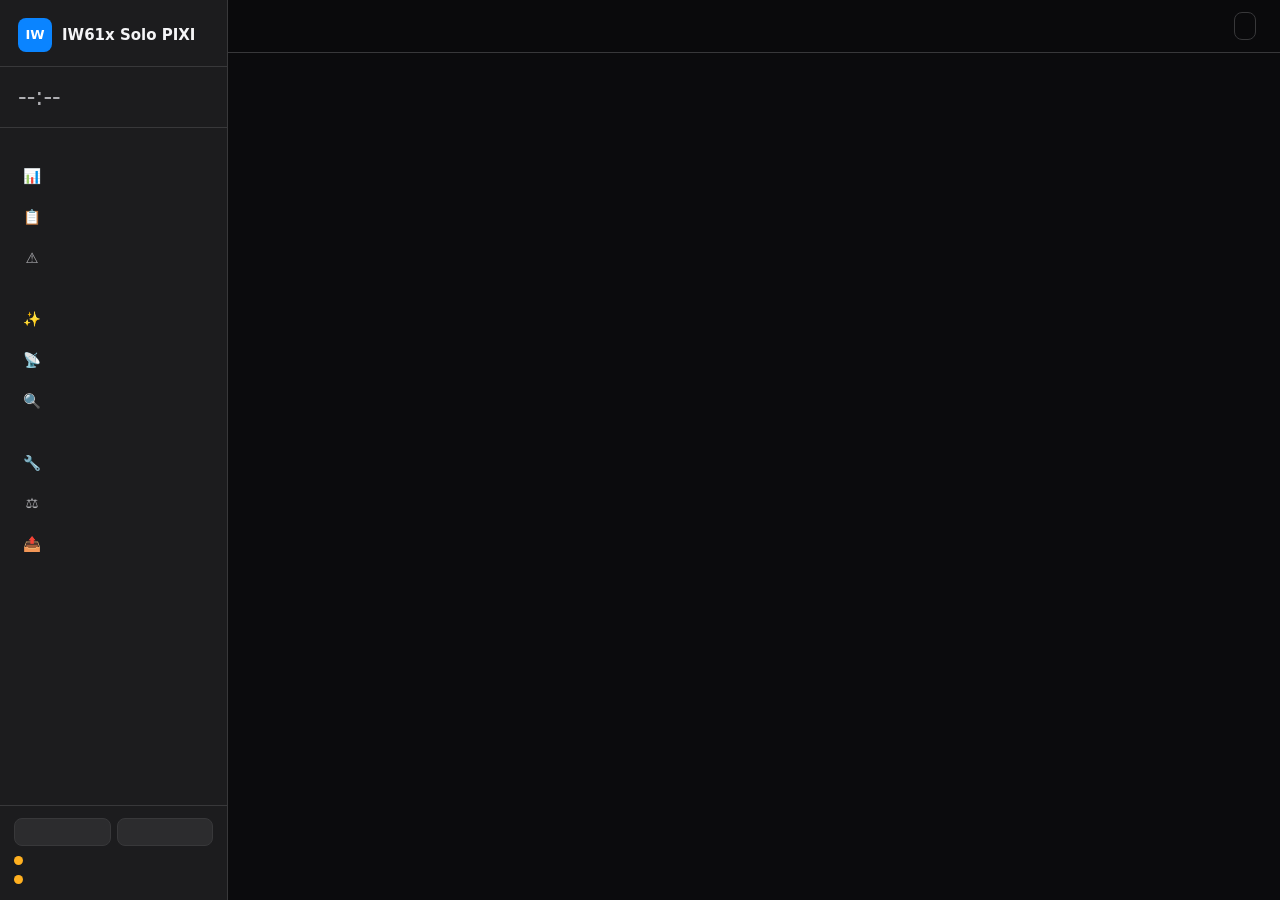
==== iw-solo-pixi-essential/web/index.html @ 93de99e3 "feat: IW61x dashboard 2.0 — pixi-dashboard layout, IW611 numbers, AI reports and upload assistant Re" ====
<!doctype html>
<html lang="en" data-theme="dark">
<head>
<meta charset="utf-8">
<meta name="viewport" content="width=device-width, initial-scale=1">
<title>IW61x Solo PIXI Dashboard</title>
<link rel="icon" href="data:image/svg+xml,%3Csvg xmlns='http://www.w3.org/2000/svg' viewBox='0 0 32 32'%3E%3Crect width='32' height='32' rx='7' fill='%230a84ff'/%3E%3Ctext x='16' y='21' font-size='13' font-family='Arial' font-weight='700' fill='white' text-anchor='middle'%3ETN%3C/text%3E%3C/svg%3E">
<script>
    // Apply the saved theme before first paint (no flash). Dark is the default.
    try { document.documentElement.dataset.theme = localStorage.getItem('iw-theme') === 'light' ? 'light' : 'dark'; } catch (e) {}
</script>
<link rel="stylesheet" href="css/theme.css">
<link rel="stylesheet" href="css/base.css">
<link rel="stylesheet" href="css/pages.css">
<script src="vendor/chart.umd-4.4.1.min.js" defer></script>
<script type="module" src="js/main.js"></script>
</head>
<body>
<div class="app">

<!-- ═══ Sidebar ═══ -->
<aside class="sidebar">
    <div class="brand">
        <div class="brand-mark">IW</div>
        <div>
            <div class="brand-name">IW61x Solo PIXI</div>
            <div class="brand-sub" data-i18n="app.sub"></div>
        </div>
    </div>
    <div class="clock">
        <div class="clock-time num" id="clockTime">--:--</div>
        <div class="clock-date" id="clockDate"></div>
    </div>
    <nav class="nav" data-i18n-aria="nav.aria">
        <div class="nav-label" data-i18n="nav.groupOverview"></div>
        <a class="nav-item" href="#overview" data-page="overview"><span class="nav-icon">📊</span><span data-i18n="nav.overview"></span></a>
        <a class="nav-item" href="#workorders" data-page="workorders"><span class="nav-icon">📋</span><span data-i18n="nav.workorders"></span></a>
        <a class="nav-item" href="#fails" data-page="fails"><span class="nav-icon">⚠️</span><span data-i18n="nav.fails"></span></a>
        <div class="nav-label" data-i18n="nav.groupAnalysis"></div>
        <button class="nav-item" type="button" id="navAiReport"><span class="nav-icon">✨</span><span data-i18n="nav.aiReport"></span></button>
        <a class="nav-item" href="#measurements" data-page="measurements"><span class="nav-icon">📡</span><span data-i18n="nav.measurements"></span></a>
        <a class="nav-item" href="#failanalysis" data-page="failanalysis"><span class="nav-icon">🔍</span><span data-i18n="nav.failanalysis"></span></a>
        <div class="nav-label" data-i18n="nav.groupManage"></div>
        <a class="nav-item" href="#dbtweak" data-page="dbtweak" id="navDbTweak" title="DB Tweak"><span class="nav-icon">🔧</span><span data-i18n="nav.dbtweak"></span></a>
        <a class="nav-item" href="#dataalign" data-page="dataalign" title="Data Alignment"><span class="nav-icon">⚖️</span><span data-i18n="nav.dataalign"></span></a>
        <a class="nav-item" href="#logupload" data-page="logupload" title="Log Uploader"><span class="nav-icon">📤</span><span data-i18n="nav.logupload"></span></a>
        <a class="nav-item" href="#accounts" data-page="accounts" id="navAccounts" hidden><span class="nav-icon">👥</span><span data-i18n="nav.accounts"></span></a>
    </nav>
    <div class="sidebar-foot">
        <div class="auth-box" id="authBox" hidden>
            <div class="auth-name" id="authName"></div>
            <div class="auth-role" id="authRole"></div>
            <div class="auth-actions">
                <button class="btn small" type="button" id="btnChangePw" data-i18n="auth.changePwBtn"></button>
                <button class="btn small" type="button" id="btnLogout" data-i18n="auth.logout"></button>
            </div>
        </div>
        <div class="prefs">
            <button class="btn small" type="button" id="btnTheme" data-i18n-aria="theme.aria"></button>
            <button class="btn small" type="button" id="btnLang" data-i18n="lang.switch" data-i18n-aria="lang.aria"></button>
        </div>
        <div class="status-row"><span class="dot wait" id="apiDot"></span><span id="apiText" data-i18n="status.api"></span></div>
        <div class="status-row"><span class="dot wait" id="llmDot"></span><span id="llmText" data-i18n="status.llm"></span></div>
    </div>
</aside>

<!-- ═══ Main ═══ -->
<main class="main">
    <header class="topbar">
        <div class="page-head">
            <h1 class="page-title" id="pageTitle"></h1>
            <span class="page-scope" id="pageScope"></span>
        </div>
        <div class="topbar-spacer"></div>
        <div class="filters" id="filterBar" hidden>
            <div class="seg" role="group" id="rangeSeg" data-i18n-aria="filter.rangeAria">
                <button type="button" data-range="all" data-i18n="filter.all"></button>
                <button type="button" data-range="today" data-i18n="filter.today"></button>
                <button type="button" data-range="week" data-i18n="filter.week"></button>
                <button type="button" data-range="month" data-i18n="filter.month"></button>
                <button type="button" data-range="custom" data-i18n="filter.custom"></button>
            </div>
            <span id="customRange" hidden>
                <input type="date" class="input" id="dateFrom" data-i18n-aria="filter.from">
                <span class="muted">~</span>
                <input type="date" class="input" id="dateTo" data-i18n-aria="filter.to">
            </span>
            <select class="select" id="woSelect" data-i18n-aria="filter.woAria"></select>
        </div>
        <div class="freshness">
            <span id="freshText"></span>
            <button class="btn small ghost" type="button" id="btnRefresh" data-i18n="fresh.refresh"></button>
        </div>
    </header>

    <div class="content">

    <!-- ─── Dashboard (Q1–Q3) ─── -->
    <section class="page" id="page-overview" hidden>
        <div class="ov-numbers">
            <div class="ov-hero">
                <div class="label" data-i18n="ov.yield"></div>
                <div class="value" id="ovYield">—</div>
                <div class="ov-views" id="ovViews"></div>
                <div class="aligned" id="ovAligned"></div>
            </div>
            <div class="ov-num"><div class="label" data-i18n="ov.units"></div><div class="value" id="ovUnits">—</div><div class="sub" id="ovUnitsSub"></div></div>
            <div class="ov-num"><div class="label" data-i18n="ov.pass"></div><div class="value v-pass" id="ovPass">—</div><div class="sub" id="ovPassSub"></div></div>
            <div class="ov-num"><div class="label" data-i18n="ov.fail"></div><div class="value v-fail" id="ovFail">—</div><div class="sub" id="ovFailSub"></div></div>
            <div class="ov-num"><div class="label" data-i18n="ov.stop"></div><div class="value v-stop" id="ovStop">—</div><div class="sub" id="ovStopSub"></div></div>
            <div class="ov-num"><div class="label" data-i18n="ov.retry"></div><div class="value" id="ovRetry">—</div><div class="sub" id="ovRetrySub"></div></div>
            <div class="ov-num"><div class="label" data-i18n="ov.spec"></div><div class="value" id="ovSpec">—</div><div class="sub" id="ovSpecSub"></div></div>
        </div>
        <div class="ov-charts">
            <div class="card"><div class="card-head"><div class="card-title" data-i18n="ov.trend"></div><div class="card-note" id="ovTrendNote"></div></div><div class="chart-box"><canvas id="chOvTrend"></canvas></div></div>
            <div class="card"><div class="card-head"><div class="card-title" data-i18n="ov.hourly"></div><div class="card-note" id="ovHourlyNote"></div></div><div class="chart-box"><canvas id="chOvHourly"></canvas></div></div>
            <div class="card"><div class="card-head"><div class="card-title" data-i18n="ov.topSteps"></div><div class="card-note" data-i18n="ov.topStepsNote"></div></div><div class="chart-box"><canvas id="chOvSteps"></canvas></div></div>
            <div class="card"><div class="card-head"><div class="card-title" data-i18n="ov.monthly"></div><div class="card-note" id="ovMonthlyNote"></div></div><div class="chart-box"><canvas id="chOvMonthly"></canvas></div></div>
        </div>
    </section>

    <!-- ─── Work orders ─── -->
    <section class="page" id="page-workorders" hidden>
        <div class="card">
            <div class="toolbar mb">
                <input class="input" type="search" id="woSearch" data-i18n-placeholder="wo.searchPh" data-i18n-aria="common.search">
                <span class="spacer"></span>
                <span class="muted" id="woCount"></span>
            </div>
            <div class="table-wrap scroll">
                <table>
                    <thead><tr>
                        <th data-i18n="wo.col.wo"></th><th data-i18n="wo.col.last"></th>
                        <th class="num" data-i18n="wo.col.units"></th><th class="num">PASS</th><th class="num">FAIL</th><th class="num">STOP</th>
                        <th class="num" data-i18n="wo.col.yield"></th><th class="num" data-i18n="wo.col.firstPass"></th><th class="num" data-i18n="wo.col.anyPass"></th>
                        <th class="num" data-i18n="wo.col.attempts"></th><th class="num" data-i18n="wo.col.unknownMac"></th>
                        <th class="num" data-i18n="wo.col.retry"></th><th class="num" data-i18n="wo.col.duration"></th><th data-i18n="wo.col.report"></th>
                    </tr></thead>
                    <tbody id="woRows"></tbody>
                </table>
            </div>
        </div>
    </section>

    <!-- ─── Fail list ─── -->
    <section class="page" id="page-fails" hidden>
        <div class="card">
            <div class="toolbar mb">
                <input class="input" type="search" id="failSearch" data-i18n-placeholder="fails.searchPh" data-i18n-aria="common.search">
                <div class="seg" role="group" id="failResultSeg" data-i18n-aria="fails.resultAria">
                    <button type="button" data-result="" aria-pressed="true" data-i18n="common.all"></button>
                    <button type="button" data-result="FAIL" aria-pressed="false">FAIL</button>
                    <button type="button" data-result="STOP" aria-pressed="false">STOP</button>
                </div>
                <span class="spacer"></span>
                <span class="muted" id="failCount"></span>
            </div>
            <div class="table-wrap scroll">
                <table>
                    <thead><tr>
                        <th data-i18n="fails.col.time"></th><th data-i18n="fails.col.wo"></th><th data-i18n="fails.col.mac"></th>
                        <th data-i18n="fails.col.result"></th><th data-i18n="fails.col.step"></th>
                        <th data-i18n="fails.col.category"></th><th data-i18n="fails.col.message"></th><th class="num" data-i18n="fails.col.duration"></th><th data-i18n="fails.col.log"></th>
                    </tr></thead>
                    <tbody id="failRows"></tbody>
                </table>
            </div>
            <div class="pager" id="failPager"></div>
        </div>
    </section>

    <!-- ─── Measurements (Q6, Q8) ─── -->
    <section class="page" id="page-measurements" hidden>
        <div class="tabs" role="tablist" data-i18n-aria="ms.tabAria">
            <button class="tab" role="tab" type="button" data-ms-tab="spec" aria-selected="true" data-i18n="ms.spec"></button>
            <button class="tab" role="tab" type="button" data-ms-tab="bt" aria-selected="false" data-i18n="ms.bt"></button>
            <button class="tab" role="tab" type="button" data-ms-tab="wifi" aria-selected="false" data-i18n="ms.wifi"></button>
            <button class="tab" role="tab" type="button" data-ms-tab="other" aria-selected="false" data-i18n="ms.other"></button>
        </div>
        <div data-ms-view="spec">
            <div class="notice" data-i18n="ms.specIntro"></div>
            <div class="tiles" id="msSpecTiles"></div>
            <div class="grid ms-spec">
                <div class="card">
                    <div class="toolbar mb">
                        <select class="select" id="msTech" data-i18n-aria="ms.techAria">
                            <option value="" data-i18n="ms.allTech"></option><option value="WIFI">Wi-Fi</option><option value="BT">BT</option><option value="CALIBRATION" data-i18n="ms.cal"></option>
                        </select>
                        <input class="input" type="search" id="msSearch" data-i18n-placeholder="ms.searchPh" data-i18n-aria="common.search">
                        <span class="spacer"></span>
                        <span class="muted" id="msCount"></span>
                    </div>
                    <div class="table-wrap scroll">
                        <table class="clickable">
                            <thead><tr>
                                <th data-i18n="ms.col.status"></th><th data-i18n="ms.col.item"></th><th data-i18n="ms.col.cond"></th>
                                <th class="num" data-i18n="ms.col.mean"></th><th class="num" data-i18n="ms.col.limits"></th>
                                <th class="num">Cpk</th><th class="num" data-i18n="ms.col.margin"></th><th class="num" data-i18n="ms.col.fails"></th>
                            </tr></thead>
                            <tbody id="msItemRows"></tbody>
                        </table>
                    </div>
                </div>
                <div class="card">
                    <div class="card-head"><div class="card-title" id="msHistTitle" data-i18n="ms.histTitle"></div></div>
                    <div class="card-note mb" id="msHistNote"></div>
                    <div class="chart-box tall"><canvas id="chMsHist"></canvas></div>
                </div>
            </div>
        </div>
        <div data-ms-view="bt" hidden>
            <div class="card">
                <div class="card-head"><div class="card-title" data-i18n="ms.btTx"></div></div>
                <div class="table-wrap"><table>
                    <thead><tr><th data-i18n="ms.col.std"></th><th class="num">MHz</th><th class="num" data-i18n="ms.col.power"></th><th class="num">EDR EVM</th><th class="num">EDR EVM pk</th><th class="num" data-i18n="ms.col.drift"></th><th class="num">Δf1 avg</th><th class="num" data-i18n="ms.col.fails"></th></tr></thead>
                    <tbody id="msBtTxRows"></tbody>
                </table></div>
            </div>
            <div class="card">
                <div class="card-head"><div class="card-title" data-i18n="ms.btRx"></div></div>
                <div class="table-wrap"><table>
                    <thead><tr><th data-i18n="ms.col.std"></th><th class="num">MHz</th><th class="num">BER</th><th class="num">PER %</th><th class="num">RSSI</th><th class="num" data-i18n="ms.col.fails"></th></tr></thead>
                    <tbody id="msBtRxRows"></tbody>
                </table></div>
            </div>
            <div class="grid cols-2">
                <div class="card"><div class="card-head"><div class="card-title" data-i18n="ms.bdrPower"></div><div class="card-note" id="msBdrNote"></div></div><div class="chart-box tall"><canvas id="chMsBdr"></canvas></div></div>
                <div class="card"><div class="card-head"><div class="card-title" data-i18n="ms.edrEvm"></div><div class="card-note" id="msEdrNote"></div></div><div class="chart-box tall"><canvas id="chMsEdr"></canvas></div></div>
            </div>
        </div>
        <div data-ms-view="wifi" hidden>
            <div class="card">
                <div class="card-head"><div class="card-title" data-i18n="ms.wifiTx"></div></div>
                <div class="table-wrap scroll"><table>
                    <thead><tr><th data-i18n="ms.col.band"></th><th data-i18n="ms.col.std"></th><th>BW</th><th data-i18n="ms.col.rate"></th>
                        <th class="num">EVM dB</th><th class="num" data-i18n="ms.col.evmWorst"></th><th class="num" data-i18n="ms.col.power"></th>
                        <th class="num" data-i18n="ms.col.freqErr"></th><th class="num">LO leak</th><th class="num" data-i18n="ms.col.fails"></th></tr></thead>
                    <tbody id="msWifiTxRows"></tbody>
                </table></div>
            </div>
            <div class="grid cols-2">
                <div class="card"><div class="card-head"><div class="card-title" data-i18n="ms.evmChart"></div><div class="card-note" data-i18n="ms.evmChartNote"></div></div><div class="chart-box tall"><canvas id="chMsEvm"></canvas></div></div>
                <div class="card">
                    <div class="card-head"><div class="card-title" data-i18n="ms.wifiRx"></div></div>
                    <div class="table-wrap"><table>
                        <thead><tr><th data-i18n="ms.col.band"></th><th data-i18n="ms.col.std"></th><th data-i18n="ms.col.rate"></th><th class="num">PER % avg</th><th class="num">PER % max</th><th class="num" data-i18n="ms.col.limit"></th><th class="num" data-i18n="ms.col.fails"></th></tr></thead>
                        <tbody id="msWifiRxRows"></tbody>
                    </table></div>
                </div>
            </div>
        </div>
        <div data-ms-view="other" hidden>
            <div class="tiles" id="msOtherTiles"></div>
            <div class="grid cols-3">
                <div class="card"><div class="card-head"><div class="card-title" data-i18n="ms.duration"></div></div><div class="chart-box"><canvas id="chMsDuration"></canvas></div></div>
                <div class="card"><div class="card-head"><div class="card-title" data-i18n="ms.xtalReg"></div><div class="card-note" id="msXtalNote"></div></div><div class="chart-box"><canvas id="chMsXtal"></canvas></div></div>
                <div class="card"><div class="card-head"><div class="card-title" data-i18n="ms.ppmTrend"></div></div><div class="chart-box"><canvas id="chMsPpm"></canvas></div></div>
            </div>
            <div class="card">
                <div class="card-head"><div class="card-title" data-i18n="ms.topRetries"></div></div>
                <div class="table-wrap">
                    <table>
                        <thead><tr>
                            <th data-i18n="wo.col.wo"></th><th>MAC1</th><th class="num" data-i18n="ms.col.attempts"></th>
                            <th class="num">PASS</th><th class="num">FAIL</th><th class="num">STOP</th>
                            <th data-i18n="ms.col.first"></th><th data-i18n="ms.col.latest"></th>
                            <th data-i18n="ms.col.risk"></th><th data-i18n="ms.col.lastAttempt"></th>
                        </tr></thead>
                        <tbody id="msRetryRows"></tbody>
                    </table>
                </div>
            </div>
        </div>
    </section>

    <!-- ─── Fail analysis ─── -->
    <section class="page" id="page-failanalysis" hidden>
        <div class="grid cols-2">
            <div class="card"><div class="card-head"><div class="card-title" data-i18n="fa.steps"></div><div class="card-note" data-i18n="ov.topStepsNote"></div></div><div class="chart-box tall"><canvas id="chFaSteps"></canvas></div></div>
            <div class="card"><div class="card-head"><div class="card-title" data-i18n="fa.categories"></div></div><div class="chart-box tall"><canvas id="chFaCategories"></canvas></div></div>
        </div>
        <div class="card">
            <div class="card-head"><div class="card-title" data-i18n="fa.table"></div></div>
            <div class="table-wrap scroll">
                <table>
                    <thead><tr><th data-i18n="fa.col.step"></th><th data-i18n="fails.col.result"></th><th data-i18n="fails.col.category"></th><th data-i18n="fa.col.message"></th><th class="num" data-i18n="fa.col.count"></th></tr></thead>
                    <tbody id="faRows"></tbody>
                </table>
            </div>
        </div>
    </section>

    <!-- ─── DB Tweak ─── -->
    <section class="page" id="page-dbtweak" hidden>
        <div class="card login-card" id="twLogin" hidden>
            <h3 data-i18n="tw.loginTitle"></h3>
            <p data-i18n="tw.loginDesc"></p>
            <div class="field"><label for="twUser" data-i18n="common.username"></label><input class="input" id="twUser" autocomplete="username"></div>
            <div class="field"><label for="twPass" data-i18n="common.password"></label><input class="input" type="password" id="twPass" autocomplete="current-password"></div>
            <button class="btn primary full" type="button" id="btnTwLogin" data-i18n="common.signIn"></button>
            <div class="form-msg" id="twLoginMsg" aria-live="polite"></div>
        </div>
        <div class="card" id="twForbidden" hidden>
            <div class="state-msg"><div id="twForbiddenText"></div><button class="btn" type="button" id="btnTwSwitch" data-i18n="tw.switchUser"></button></div>
        </div>
        <div class="stack" id="twPanel" hidden>
            <div class="card">
                <div class="toolbar mb">
                    <input class="input" type="search" id="twSearch" data-i18n-placeholder="tw.searchPh" data-i18n-aria="common.search">
                    <label class="muted" for="twPageSize" data-i18n="tw.pageSize"></label>
                    <select class="select" id="twPageSize"><option>50</option><option>100</option><option>200</option><option>500</option></select>
                    <span class="spacer"></span>
                    <button class="btn danger" type="button" id="btnTwDeleteScope" data-i18n="tw.deleteScope"></button>
                </div>
                <div class="table-wrap scroll">
                    <table>
                        <thead><tr>
                            <th data-i18n="tw.col.id"></th><th data-i18n="fails.col.time"></th><th>MAC1</th><th data-i18n="wo.col.wo"></th>
                            <th data-i18n="fails.col.result"></th><th class="num" data-i18n="tw.col.duration"></th>
                            <th data-i18n="fails.col.step"></th><th data-i18n="tw.col.source"></th><th data-i18n="tw.col.batch"></th><th data-i18n="tw.col.actions"></th>
                        </tr></thead>
                        <tbody id="twRows"></tbody>
                    </table>
                </div>
                <div class="pager" id="twPager"></div>
            </div>
            <div class="card">
                <div class="card-head"><div class="card-title" data-i18n="tw.reparse"></div></div>
                <p class="muted mb" data-i18n="tw.reparseDesc"></p>
                <div class="toolbar">
                    <button class="btn primary" type="button" id="btnReparse" data-i18n="tw.reparseStart"></button>
                    <button class="btn" type="button" id="btnReparseCancel" data-i18n="tw.reparseCancel" hidden></button>
                    <span class="muted" id="reparseText"></span>
                </div>
                <div class="progress mt-s"><div id="reparseBar"></div></div>
            </div>
        </div>
    </section>

    <!-- ─── Data Alignment ─── -->
    <section class="page" id="page-dataalign" hidden>
        <div class="notice" data-i18n="al.intro"></div>
        <div class="tiles" id="alTiles"></div>
        <div class="card">
            <div class="toolbar mb">
                <button class="btn primary" type="button" id="btnAlignSave" data-i18n="al.save"></button>
                <span class="muted" id="alStatus" aria-live="polite"></span>
            </div>
            <div class="table-wrap scroll">
                <table>
                    <thead><tr>
                        <th data-i18n="wo.col.wo"></th><th data-i18n="wo.col.last"></th><th class="num" data-i18n="wo.col.units"></th>
                        <th class="num">PASS</th><th class="num">FAIL</th><th class="num">STOP</th>
                        <th class="num" data-i18n="al.col.target"></th><th class="num" data-i18n="al.col.gap"></th>
                        <th class="num" data-i18n="al.col.alignedPass"></th>
                        <th class="num" data-i18n="al.col.alignedFail"></th><th class="num" data-i18n="al.col.alignedYield"></th>
                    </tr></thead>
                    <tbody id="alRows"></tbody>
                </table>
            </div>
        </div>
    </section>

    <!-- ─── Log Uploader (AI assistant) ─── -->
    <section class="page" id="page-logupload" hidden>
        <div class="card login-card" id="luLogin" hidden>
            <h3 data-i18n="lu.loginTitle"></h3>
            <p data-i18n="lu.loginDesc"></p>
            <div class="field"><label for="luUser" data-i18n="common.username"></label><input class="input" id="luUser" autocomplete="username"></div>
            <div class="field"><label for="luPass" data-i18n="common.password"></label><input class="input" type="password" id="luPass" autocomplete="current-password"></div>
            <button class="btn primary full" type="button" id="btnLuLogin" data-i18n="common.signIn"></button>
            <div class="form-msg" id="luLoginMsg" aria-live="polite"></div>
        </div>
        <div class="stack" id="luPanel" hidden>
            <div class="notice" data-i18n="lu.howto"></div>
            <div class="card">
                <div class="card-title mb"><span class="lu-num">1</span><span data-i18n="lu.step1"></span></div>
                <div class="drop" id="luDrop" tabindex="0" role="button" data-i18n-aria="lu.dropAria">
                    <input type="file" id="luFile" accept=".zip,.txt,application/zip,text/plain" multiple hidden>
                    <div data-i18n="lu.drop"></div>
                    <div class="muted num" id="luFileInfo" data-i18n="lu.noFile"></div>
                </div>
                <div class="status-line" id="luAnalyzeStatus" aria-live="polite"></div>
                <div id="luFacts" hidden>
                    <div class="tiles my" id="luFactGrid"></div>
                    <div class="table-wrap">
                        <table>
                            <thead><tr><th data-i18n="lu.col.station"></th><th class="num" data-i18n="lu.col.records"></th><th class="num">PASS</th><th class="num">FAIL</th><th class="num">STOP</th><th class="num" data-i18n="lu.col.noMac"></th><th class="num" data-i18n="lu.col.invalid"></th></tr></thead>
                            <tbody id="luStationRows"></tbody>
                        </table>
                    </div>
                    <details id="luInvalidBox" hidden>
                        <summary id="luInvalidSummary"></summary>
                        <div class="table-wrap mt-s detail-table">
                            <table>
                                <thead><tr><th data-i18n="lu.col.station"></th><th data-i18n="lu.col.source"></th><th data-i18n="lu.col.reason"></th></tr></thead>
                                <tbody id="luInvalidRows"></tbody>
                            </table>
                        </div>
                    </details>
                </div>
            </div>

            <div class="card" id="luStepConfirm" hidden>
                <div class="card-title mb"><span class="lu-num">2</span><span data-i18n="lu.step2"></span></div>
                <div class="toolbar mb">
                    <strong id="luModeLabel"></strong>
                    <span class="muted" id="luModeHint"></span>
                    <span class="spacer"></span>
                    <button class="btn small" type="button" id="btnLuMode" hidden></button>
                </div>
                <div id="luChatPanel" hidden>
                    <div class="chat">
                        <div class="chat-log" id="luChatLog" aria-live="polite"></div>
                        <div class="chat-input">
                            <input class="input" id="luChatInput" maxlength="500" autocomplete="off" data-i18n-placeholder="lu.chatPh">
                            <button class="btn primary" type="button" id="btnLuChatSend" data-i18n="lu.send"></button>
                        </div>
                    </div>
                    <div class="muted num my" id="luExtract"></div>
                </div>
                <div class="form-grid" id="luFormPanel">
                    <div class="field"><label for="luWo"><span data-i18n="lu.wo"></span> *</label><input class="input" id="luWo" autocomplete="off" spellcheck="false"></div>
                    <div class="field"><label for="luQty"><span data-i18n="lu.qty"></span> *</label><input class="input" id="luQty" inputmode="numeric" autocomplete="off" data-i18n-placeholder="lu.qtyPh"></div>
                </div>
                <ul class="issues" id="luIssues" aria-live="polite"></ul>
                <label class="ack" id="luAckRow" hidden><input type="checkbox" id="luAck"> <span data-i18n="lu.ack"></span></label>
                <div class="toolbar">
                    <button class="btn primary" type="button" id="btnLuUpload" data-i18n="lu.upload" disabled></button>
                    <button class="btn" type="button" id="btnLuReset" data-i18n="lu.reset"></button>
                </div>
            </div>

            <div class="card" id="luStepProgress" hidden>
                <div class="card-title mb"><span class="lu-num">3</span><span data-i18n="lu.step3"></span></div>
                <div class="progress"><div id="luProgressFill"></div></div>
                <div class="status-line" id="luProgressText" aria-live="polite"></div>
                <div class="tiles mt" id="luResultGrid" hidden></div>
                <details id="luFailureBox" hidden>
                    <summary id="luFailureSummary"></summary>
                    <div class="table-wrap mt-s detail-table">
                        <table>
                            <thead><tr><th data-i18n="lu.col.station"></th><th data-i18n="lu.col.file"></th><th data-i18n="lu.col.error"></th></tr></thead>
                            <tbody id="luFailureRows"></tbody>
                        </table>
                    </div>
                </details>
                <div class="toolbar mt">
                    <button class="btn" type="button" id="btnLuNext" data-i18n="lu.next" hidden></button>
                    <button class="btn danger" type="button" id="btnLuRevert" data-i18n="lu.revert" hidden></button>
                </div>
            </div>

            <div class="card">
                <div class="toolbar mb">
                    <div class="card-title" id="luHistoryTitle"></div>
                    <span class="spacer"></span>
                    <label class="muted" for="luHistoryUser" id="luHistoryFilterLabel" data-i18n="lu.uploader" hidden></label>
                    <select class="select" id="luHistoryUser" hidden></select>
                    <button class="btn small" type="button" id="btnLuHistoryRefresh" data-i18n="lu.refresh"></button>
                </div>
                <div class="table-wrap">
                    <table>
                        <thead><tr>
                            <th data-i18n="lu.col.time2"></th><th data-i18n="wo.col.wo"></th><th class="num" data-i18n="lu.col.planned"></th>
                            <th data-i18n="lu.col.zip"></th><th class="num" data-i18n="lu.col.new"></th><th class="num" data-i18n="lu.col.skip"></th>
                            <th class="num" data-i18n="lu.col.fail"></th><th data-i18n="lu.col.status"></th><th data-i18n="lu.uploader"></th><th></th>
                        </tr></thead>
                        <tbody id="luHistoryRows"></tbody>
                    </table>
                </div>
            </div>
        </div>
    </section>

    <!-- ─── Accounts ─── -->
    <section class="page" id="page-accounts" hidden>
        <div class="card" id="acctDenied" hidden><div class="state-msg" data-i18n="acct.denied"></div></div>
        <div class="stack" id="acctPanel" hidden>
            <div class="toolbar mb">
                <div class="tabs" role="tablist">
                    <button class="tab" role="tab" type="button" data-acct-tab="users" aria-selected="true" data-i18n="acct.tabUsers"></button>
                    <button class="tab" role="tab" type="button" data-acct-tab="audit" aria-selected="false" data-i18n="acct.tabAudit"></button>
                    <button class="tab" role="tab" type="button" data-acct-tab="logins" aria-selected="false" data-i18n="acct.tabLogins"></button>
                </div>
                <span class="spacer"></span>
                <button class="btn primary" type="button" id="btnAcctNew" data-i18n="acct.new"></button>
            </div>
            <div data-acct-view="users">
                <div class="table-wrap">
                    <table>
                        <thead><tr>
                            <th data-i18n="acct.col.user"></th><th data-i18n="acct.col.name"></th><th data-i18n="acct.col.dept"></th>
                            <th data-i18n="acct.col.email"></th><th data-i18n="acct.col.state"></th><th class="num" data-i18n="acct.col.uploads"></th>
                            <th class="num" data-i18n="acct.col.rows"></th><th class="num" data-i18n="acct.col.reverted"></th>
                            <th data-i18n="acct.col.lastUpload"></th><th data-i18n="acct.col.lastLogin"></th><th data-i18n="acct.col.ops"></th>
                        </tr></thead>
                        <tbody id="acctUserRows"></tbody>
                    </table>
                </div>
                <p class="muted mt-s small-text" data-i18n="acct.note"></p>
            </div>
            <div data-acct-view="audit" hidden>
                <div class="toolbar mb">
                    <label class="muted" for="acctAuditUser" data-i18n="acct.filterUser"></label>
                    <select class="select" id="acctAuditUser"></select>
                </div>
                <div class="table-wrap">
                    <table>
                        <thead><tr><th data-i18n="acct.col.time"></th><th data-i18n="acct.col.actor"></th><th data-i18n="acct.col.action"></th><th data-i18n="acct.col.target"></th><th data-i18n="acct.col.detail"></th><th data-i18n="acct.col.ip"></th></tr></thead>
                        <tbody id="acctAuditRows"></tbody>
                    </table>
                </div>
                <div class="pager" id="acctAuditPager"></div>
            </div>
            <div data-acct-view="logins" hidden>
                <div class="toolbar mb">
                    <label class="muted" for="acctLoginUser" data-i18n="acct.filterUser"></label>
                    <select class="select" id="acctLoginUser"></select>
                    <label class="muted" for="acctLoginResult" data-i18n="acct.filterResult"></label>
                    <select class="select" id="acctLoginResult">
                        <option value="" data-i18n="common.all"></option>
                        <option value="true" data-i18n="common.success"></option>
                        <option value="false" data-i18n="common.failed"></option>
                    </select>
                </div>
                <div class="table-wrap">
                    <table>
                        <thead><tr><th data-i18n="acct.col.time"></th><th data-i18n="acct.col.user"></th><th data-i18n="acct.col.event"></th><th data-i18n="acct.col.result"></th><th data-i18n="acct.col.reason"></th><th data-i18n="acct.col.ip"></th><th data-i18n="acct.col.agent"></th></tr></thead>
                        <tbody id="acctLoginRows"></tbody>
                    </table>
                </div>
                <div class="pager" id="acctLoginPager"></div>
            </div>
        </div>
    </section>

    </div>
</main>
</div>

<!-- ═══ AI report ═══ -->
<div class="modal" id="reportModal" role="dialog" aria-modal="true" aria-labelledby="rpTitle" hidden>
    <div class="modal-panel wide">
        <div class="modal-head">
            <div class="modal-title" id="rpTitle"></div>
            <span class="badge" id="rpRisk" hidden></span>
            <span class="muted" id="rpGenerated"></span>
            <div class="seg" role="group" id="rpLang" data-i18n-aria="rp.langAria">
                <button type="button" data-lang="en" aria-pressed="true" data-i18n="rp.en"></button>
                <button type="button" data-lang="zh" aria-pressed="false" data-i18n="rp.zh"></button>
            </div>
            <button class="btn small" type="button" id="btnRpCopy" data-i18n="rp.copy"></button>
            <button class="btn small" type="button" id="btnRpDownload" data-i18n="rp.download"></button>
            <button class="btn small" type="button" id="btnRpRegen" data-i18n="rp.regen"></button>
            <button class="btn small" type="button" id="btnRpCompare" data-i18n="rp.compare"></button>
            <button class="icon-btn" type="button" id="btnRpClose" data-i18n-aria="common.close">×</button>
        </div>
        <div class="modal-body">
            <div id="rpBanner"></div>
            <div class="rp-facts" id="rpFacts"></div>
            <div id="rpBody"></div>
            <div id="rpCauses"></div>
            <div id="rpCompareBox" class="rp-section" hidden></div>
            <div class="rp-ask">
                <h4 data-i18n="rp.ask"></h4>
                <div class="chat-log rp-ask-log" id="rpAskLog"></div>
                <div class="chat-input bare">
                    <input class="input" id="rpAskInput" maxlength="500" autocomplete="off" data-i18n-placeholder="rp.askPh">
                    <button class="btn primary" type="button" id="btnRpAsk" data-i18n="lu.send"></button>
                </div>
            </div>
        </div>
    </div>
</div>

<!-- ═══ Form dialog (password, accounts) ═══ -->
<div class="modal" id="formModal" role="dialog" aria-modal="true" aria-labelledby="formModalTitle" hidden>
    <form class="modal-panel" id="formModalForm" novalidate>
        <div class="modal-head"><div class="modal-title" id="formModalTitle"></div></div>
        <div class="modal-body">
            <p class="muted mb" id="formModalDesc"></p>
            <div id="formModalFields"></div>
            <div class="form-msg" id="formModalMsg" aria-live="polite"></div>
        </div>
        <div class="modal-foot">
            <button class="btn" type="button" id="btnFormModalCancel" data-i18n="common.cancel"></button>
            <button class="btn primary" type="submit" id="btnFormModalSubmit"></button>
        </div>
    </form>
</div>
</body>
</html>
---- iw-solo-pixi-essential/web/css/theme.css ----
/* Two themes only: Dark (default, from the former "Blue" theme) and Light.
   Every colour in the app — including chart colours — comes from these variables. */
:root,
:root[data-theme="dark"] {
    color-scheme: dark;
    --bg: #0b0b0d;
    --surface: #1c1c1e;
    --surface-2: #2c2c2e;
    --surface-3: #3a3a3c;
    --border: #38383a;
    --text: #f5f5f7;
    --text-2: #aeaeb2;
    --text-3: #7c7c82;
    --accent: #0a84ff;
    --accent-bg: rgba(10, 132, 255, 0.14);
    --accent-text: #ffffff;

    --good: #30d158;
    --warn: #ffb020;
    --bad: #ff453a;
    --good-bg: rgba(48, 209, 88, 0.14);
    --warn-bg: rgba(255, 176, 32, 0.14);
    --bad-bg: rgba(255, 69, 58, 0.14);

    --c-pass: #30d158;
    --c-fail: #ff453a;
    --c-stop: #ffb020;
    --c-1: #0a84ff;
    --c-2: #bf5af2;
    --c-3: #64d2ff;
    --c-4: #ff9f0a;
    --c-muted: #8e8e93;
    --grid: rgba(255, 255, 255, 0.08);

    --shadow: 0 12px 32px rgba(0, 0, 0, 0.45);
    --overlay: rgba(0, 0, 0, 0.6);
}

:root[data-theme="light"] {
    color-scheme: light;
    --bg: #f2f3f5;
    --surface: #ffffff;
    --surface-2: #f2f3f6;
    --surface-3: #e3e5ea;
    --border: #d6d9df;
    --text: #15171a;
    --text-2: #4c5058;
    --text-3: #6e737c;
    --accent: #0064d2;
    --accent-bg: rgba(0, 100, 210, 0.10);
    --accent-text: #ffffff;

    --good: #128a3c;
    --warn: #a35f00;
    --bad: #c8261b;
    --good-bg: rgba(18, 138, 60, 0.10);
    --warn-bg: rgba(163, 95, 0, 0.12);
    --bad-bg: rgba(200, 38, 27, 0.10);

    --c-pass: #1f9d4c;
    --c-fail: #d93025;
    --c-stop: #d98200;
    --c-1: #0064d2;
    --c-2: #8e44c9;
    --c-3: #0f8fb8;
    --c-4: #d97706;
    --c-muted: #8a8f98;
    --grid: rgba(0, 0, 0, 0.08);

    --shadow: 0 12px 32px rgba(20, 24, 33, 0.14);
    --overlay: rgba(20, 24, 33, 0.4);
}
---- iw-solo-pixi-essential/web/css/base.css ----
/* Layout and shared components. Sized for a 1920×1080 line-side TV first. */
*, *::before, *::after { box-sizing: border-box; margin: 0; padding: 0; }
html { font-size: 15px; }
body {
    font-family: "Noto Sans TC", "PingFang TC", "Microsoft JhengHei", system-ui, -apple-system, "Segoe UI", sans-serif;
    background: var(--bg);
    color: var(--text);
    line-height: 1.5;
    -webkit-font-smoothing: antialiased;
}
button, input, select { font: inherit; color: inherit; }
code, .mono { font-family: ui-monospace, "SF Mono", Menlo, Consolas, monospace; font-size: 0.92em; }
.num { font-variant-numeric: tabular-nums; }
[hidden] { display: none !important; }
:focus-visible { outline: 2px solid var(--accent); outline-offset: 2px; }

/* ─── Shell ─────────────────────────────────────────────────────────────── */
.app { display: grid; grid-template-columns: 228px minmax(0, 1fr); min-height: 100vh; }
.sidebar {
    position: sticky; top: 0; height: 100vh; overflow-y: auto;
    background: var(--surface); border-right: 1px solid var(--border);
    display: flex; flex-direction: column;
}
.brand { display: flex; align-items: center; gap: 10px; padding: 18px 18px 14px; border-bottom: 1px solid var(--border); }
.brand-mark {
    width: 34px; height: 34px; border-radius: 8px; display: grid; place-items: center;
    background: var(--accent); color: var(--accent-text); font-weight: 800; font-size: 13px;
}
.brand-name { font-weight: 700; font-size: 15px; line-height: 1.2; }
.brand-sub { font-size: 11px; color: var(--text-3); }
.clock { padding: 12px 18px; border-bottom: 1px solid var(--border); }
.clock-time { font-size: 24px; font-weight: 300; color: var(--text-2); }
.clock-date { font-size: 12px; color: var(--text-3); }
.nav { padding: 8px 10px; flex: 1; }
.nav-label { padding: 14px 10px 6px; font-size: 11px; font-weight: 700; color: var(--text-3); letter-spacing: .06em; }
.nav-item {
    display: flex; align-items: center; gap: 10px; width: 100%; padding: 9px 12px; margin: 1px 0;
    border: 0; border-radius: 8px; background: transparent; color: var(--text-2); font-size: 14.5px;
    text-align: left; cursor: pointer; text-decoration: none;
}
.nav-item:hover { background: var(--surface-2); color: var(--text); }
.nav-item[aria-current="page"] { background: var(--accent-bg); color: var(--accent); font-weight: 600; }
.nav-item:disabled { opacity: .45; cursor: not-allowed; }
.nav-icon { width: 20px; text-align: center; }
.sidebar-foot { padding: 12px 14px 16px; border-top: 1px solid var(--border); display: grid; grid-template-columns: minmax(0, 1fr); gap: 10px; }  /* long names ellipsize instead of widening */
.auth-box { padding: 10px; border: 1px solid var(--border); border-radius: 8px; background: var(--surface-2); }
.auth-name { font-weight: 600; font-size: 13px; overflow: hidden; text-overflow: ellipsis; white-space: nowrap; }
.auth-role { font-size: 11px; color: var(--text-3); }
.auth-actions { display: flex; gap: 6px; margin-top: 8px; }
.prefs { display: flex; gap: 6px; }
.prefs .btn { flex: 1 1 0; }
.status-row { display: flex; align-items: center; gap: 8px; font-size: 12px; color: var(--text-2); }
.dot { width: 9px; height: 9px; border-radius: 50%; background: var(--text-3); flex: none; }
.dot.ok { background: var(--good); }
.dot.err { background: var(--bad); }
.dot.wait { background: var(--warn); }

.main { min-width: 0; display: grid; grid-template-rows: auto 1fr; min-height: 100vh; }
.topbar {
    position: sticky; top: 0; z-index: 20; display: flex; align-items: center; gap: 14px; flex-wrap: wrap;
    padding: 12px 24px; background: color-mix(in srgb, var(--bg) 88%, transparent);
    backdrop-filter: blur(8px); border-bottom: 1px solid var(--border);
}
.page-head { display: flex; align-items: baseline; gap: 14px; flex-wrap: wrap; }
.page-title { font-size: 22px; font-weight: 700; }
.page-scope { font-size: 14px; color: var(--text-2); }
.topbar-spacer { flex: 1; }
/* One page is visible at a time; its row is at least the remaining screen height (the overview fills it). */
.content { padding: 20px 24px 24px; display: grid; grid-auto-rows: minmax(min-content, 1fr); }
.page { display: grid; gap: 16px; align-content: start; min-width: 0; }
[data-ms-view], [data-acct-view] { display: grid; gap: 16px; align-content: start; }

/* ─── Filter bar ────────────────────────────────────────────────────────── */
.filters { display: flex; align-items: center; gap: 8px; flex-wrap: wrap; }
.seg { display: inline-flex; border: 1px solid var(--border); border-radius: 8px; overflow: hidden; background: var(--surface); }
.seg button { border: 0; background: transparent; padding: 6px 12px; font-size: 13.5px; color: var(--text-2); cursor: pointer; }
.seg button + button { border-left: 1px solid var(--border); }
.seg button[aria-pressed="true"] { background: var(--accent); color: var(--accent-text); font-weight: 600; }
.input, .select {
    height: 34px; padding: 0 10px; border: 1px solid var(--border); border-radius: 8px;
    background: var(--surface); color: var(--text); font-size: 13.5px;
}
.select { padding-right: 6px; }
.input:focus, .select:focus { border-color: var(--accent); outline: none; }
.freshness { display: flex; align-items: center; gap: 8px; font-size: 12.5px; color: var(--text-3); }

/* ─── Buttons, badges ───────────────────────────────────────────────────── */
.btn {
    display: inline-flex; align-items: center; justify-content: center; gap: 6px; height: 34px; padding: 0 14px;
    border: 1px solid var(--border); border-radius: 8px; background: var(--surface-2); color: var(--text);
    font-size: 13.5px; font-weight: 600; cursor: pointer; white-space: nowrap;
}
.btn:hover { background: var(--surface-3); }
.btn.primary { background: var(--accent); border-color: var(--accent); color: var(--accent-text); }
.btn.primary:hover { filter: brightness(1.08); }
.btn.danger { background: var(--bad); border-color: var(--bad); color: #fff; }
.btn.ghost { background: transparent; }
.btn.small { height: 28px; padding: 0 10px; font-size: 12.5px; }
.btn:disabled { opacity: .45; cursor: not-allowed; filter: none; }
.link-btn { border: 0; background: none; color: var(--accent); cursor: pointer; font-size: inherit; padding: 0; }
.badge { display: inline-block; padding: 2px 8px; border-radius: 999px; font-size: 12px; font-weight: 700; white-space: nowrap; }
.badge.good, .badge.pass, .badge.done, .badge.low { background: var(--good-bg); color: var(--good); }
.badge.warn, .badge.stop, .badge.running, .badge.medium, .badge.queued { background: var(--warn-bg); color: var(--warn); }
.badge.bad, .badge.fail, .badge.failed, .badge.high { background: var(--bad-bg); color: var(--bad); }
.badge.muted, .badge.reverted, .badge.skipped { background: var(--surface-3); color: var(--text-2); }
.good-text { color: var(--good); } .warn-text { color: var(--warn); } .bad-text { color: var(--bad); }
.muted { color: var(--text-3); }

/* ─── Cards, tiles ──────────────────────────────────────────────────────── */
.card { background: var(--surface); border: 1px solid var(--border); border-radius: 12px; padding: 16px 18px; min-width: 0; }
.card-head { display: flex; align-items: baseline; justify-content: space-between; gap: 10px; margin-bottom: 10px; }
.card-title { font-size: 15px; font-weight: 700; }
.card-note { font-size: 12.5px; color: var(--text-3); }
.grid { display: grid; gap: 16px; }
.grid.cols-2 { grid-template-columns: repeat(2, minmax(0, 1fr)); }
.grid.cols-3 { grid-template-columns: repeat(3, minmax(0, 1fr)); }
.grid.cols-4 { grid-template-columns: repeat(4, minmax(0, 1fr)); }
.tiles { display: grid; gap: 12px; grid-template-columns: repeat(auto-fit, minmax(150px, 1fr)); }
.tile { background: var(--surface); border: 1px solid var(--border); border-radius: 12px; padding: 14px 16px; min-width: 0; }
.tile-label { font-size: 13px; color: var(--text-2); font-weight: 600; }
.tile-value { font-size: 30px; font-weight: 800; line-height: 1.2; font-variant-numeric: tabular-nums; overflow-wrap: anywhere; }
.tile-sub { font-size: 12px; color: var(--text-3); margin-top: 2px; }
.chart-box { position: relative; height: 260px; }
.chart-box.tall { height: 320px; }
.state-msg { display: grid; place-items: center; min-height: 120px; color: var(--text-3); font-size: 14px; text-align: center; gap: 8px; }
.state-msg.error { color: var(--bad); }
.chart-box .state-msg { position: absolute; inset: 0; min-height: 0; }

/* ─── Tables ────────────────────────────────────────────────────────────── */
.table-wrap { overflow: auto; border: 1px solid var(--border); border-radius: 10px; }
table { width: 100%; border-collapse: collapse; font-size: 13.5px; }
th, td { padding: 8px 12px; text-align: left; border-bottom: 1px solid var(--border); vertical-align: middle; }
th { position: sticky; top: 0; background: var(--surface-2); color: var(--text-2); font-size: 12.5px; font-weight: 700; white-space: nowrap; z-index: 1; }
tbody tr:hover { background: var(--surface-2); }
tbody tr:last-child td { border-bottom: 0; }
td.num, th.num { text-align: right; font-variant-numeric: tabular-nums; }
td.nowrap, th.nowrap { white-space: nowrap; }
.table-wrap.scroll { max-height: 560px; }
.pager { display: flex; align-items: center; justify-content: flex-end; gap: 8px; margin-top: 10px; font-size: 13px; color: var(--text-2); }
.toolbar { display: flex; align-items: center; gap: 10px; flex-wrap: wrap; }
.toolbar .spacer { flex: 1; }

/* ─── Tabs ──────────────────────────────────────────────────────────────── */
.tabs { display: flex; gap: 6px; flex-wrap: wrap; }
.tab {
    padding: 7px 16px; border: 1px solid var(--border); border-radius: 8px; background: var(--surface);
    color: var(--text-2); font-weight: 600; font-size: 13.5px; cursor: pointer;
}
.tab[aria-selected="true"] { background: var(--accent-bg); border-color: var(--accent); color: var(--accent); }

/* ─── Forms ─────────────────────────────────────────────────────────────── */
.field { display: grid; gap: 4px; margin-bottom: 12px; }
.field label { font-size: 12.5px; color: var(--text-2); font-weight: 600; }
.field .input { width: 100%; height: 38px; }
.field-hint { font-size: 11.5px; color: var(--text-3); }
.login-card { max-width: 380px; margin: 48px auto; }
.login-card h3 { font-size: 18px; margin-bottom: 4px; }
.login-card p { font-size: 13px; color: var(--text-2); margin-bottom: 16px; }
.form-msg { min-height: 18px; font-size: 13px; color: var(--bad); margin-top: 8px; }
.notice { padding: 10px 14px; border-radius: 10px; background: var(--accent-bg); color: var(--text); font-size: 13.5px; line-height: 1.6; }
.notice.warn { background: var(--warn-bg); }
.notice.bad { background: var(--bad-bg); }

/* ─── Modal ─────────────────────────────────────────────────────────────── */
.modal {
    position: fixed; inset: 0; z-index: 100; display: grid; place-items: center; padding: 16px;
    background: var(--overlay);
}
.modal-panel {
    width: min(100%, 440px); max-height: calc(100vh - 32px); overflow: auto;
    background: var(--surface); border: 1px solid var(--border); border-radius: 14px; box-shadow: var(--shadow);
}
.modal-panel.wide { width: min(100%, 1040px); }
.modal-head { display: flex; align-items: center; gap: 10px; padding: 14px 18px; border-bottom: 1px solid var(--border); position: sticky; top: 0; background: var(--surface); z-index: 2; flex-wrap: wrap; }
/* Do not shrink below the text (an English title would break inside the work order); wrap the buttons instead. */
.modal-title { font-size: 17px; font-weight: 700; flex: 1 0 auto; max-width: 100%; }
.modal-body { padding: 18px; }
.modal-foot { display: flex; justify-content: flex-end; gap: 8px; padding: 0 18px 18px; }
.icon-btn { border: 0; background: none; color: var(--text-2); font-size: 22px; line-height: 1; cursor: pointer; padding: 2px 6px; border-radius: 6px; }
.icon-btn:hover { background: var(--surface-2); color: var(--text); }

/* ─── Responsive ────────────────────────────────────────────────────────── */
@media (max-width: 1200px) {
    .grid.cols-4 { grid-template-columns: repeat(2, minmax(0, 1fr)); }
    .grid.cols-3 { grid-template-columns: repeat(2, minmax(0, 1fr)); }
}
@media (max-width: 900px) {
    .app { grid-template-columns: 1fr; }
    .sidebar { position: static; height: auto; }
    .nav { display: flex; flex-wrap: wrap; gap: 4px; }
    .nav-label { width: 100%; padding: 8px 6px 2px; }
    .nav-item { width: auto; }
    .seg button { padding: 6px 8px; white-space: nowrap; }
    .clock { display: none; }
    .grid.cols-2, .grid.cols-3, .grid.cols-4 { grid-template-columns: minmax(0, 1fr); }
    .topbar { position: static; padding: 12px 16px; }
    .content { padding: 16px; }
}
@media (prefers-reduced-motion: reduce) {
    *, *::before, *::after { animation: none !important; transition: none !important; }
}
@media print {
    .sidebar, .topbar .filters, .freshness, .btn, .icon-btn { display: none !important; }
    .app { display: block; }
    .card, .tile { break-inside: avoid; }
}

/* ─── Utilities ─────────────────────────────────────────────────────────── */
.truncate { max-width: 320px; overflow: hidden; text-overflow: ellipsis; white-space: nowrap; }
.mb { margin-bottom: 12px; }
.mt { margin-top: 16px; }
.full { width: 100%; }
.toast {
    position: fixed; right: 20px; bottom: 20px; z-index: 200; max-width: 420px; padding: 12px 16px;
    border-radius: 10px; background: var(--surface-3); color: var(--text); box-shadow: var(--shadow); font-size: 14px;
}
.toast.bad { background: var(--bad); color: #fff; }
.mt-s { margin-top: 8px; }
.my { margin: 12px 0; }
.small-text { font-size: 12.5px; }
.detail-table { max-height: 260px; }
.chat-input.bare { padding: 0; border: 0; }
.stack { display: grid; gap: 16px; align-content: start; min-width: 0; }
---- iw-solo-pixi-essential/web/css/pages.css ----
/* ─── Dashboard (overview): one row of big numbers, then four charts ─────── */
.ov-numbers { display: grid; grid-template-columns: minmax(300px, 1.35fr) repeat(6, minmax(0, 1fr)); gap: 14px; }
.ov-hero { background: var(--surface); border: 1px solid var(--border); border-radius: 14px; padding: 16px 20px; display: grid; gap: 4px; align-content: center; }
.ov-hero .label { font-size: 16px; font-weight: 700; color: var(--text-2); }
.ov-hero .value { font-size: 76px; font-weight: 800; line-height: 1; font-variant-numeric: tabular-nums; letter-spacing: -1px; }
.ov-hero .value small { font-size: 32px; font-weight: 700; margin-left: 2px; }
.ov-hero .aligned { font-size: 17px; color: var(--text-2); font-weight: 600; }
.ov-hero .aligned b { font-size: 24px; color: var(--text); }
.ov-hero .aligned .gap { display: block; font-size: 14px; color: var(--text-3); white-space: nowrap; }
.ov-views { display: flex; flex-wrap: wrap; gap: 4px 16px; font-size: 15px; color: var(--text-2); font-weight: 600; }
.ov-views b { font-size: 20px; }
.ov-num { background: var(--surface); border: 1px solid var(--border); border-radius: 14px; padding: 16px 18px; display: grid; align-content: center; gap: 2px; min-width: 0; }
.ov-num .label { font-size: 16px; font-weight: 700; color: var(--text-2); }
.ov-num .value { font-size: clamp(30px, 2.4vw, 44px); font-weight: 800; line-height: 1.1; font-variant-numeric: tabular-nums; white-space: nowrap; }
.ov-num .sub { font-size: 13px; color: var(--text-3); }
/* The overview fills the screen: numbers on top, the four charts share the remaining height. */
#page-overview { grid-template-rows: auto minmax(0, 1fr); }
.ov-charts { display: grid; grid-template-columns: repeat(2, minmax(0, 1fr)); grid-template-rows: repeat(2, minmax(0, 1fr)); gap: 14px; }
.ov-charts .card { display: flex; flex-direction: column; min-height: 0; }
.ov-charts .chart-box { flex: 1 1 auto; height: auto; min-height: 200px; }
.v-good { color: var(--good); } .v-warn { color: var(--warn); } .v-bad { color: var(--bad); }
.v-pass { color: var(--c-pass); } .v-fail { color: var(--c-fail); } .v-stop { color: var(--c-stop); }

@media (max-width: 1700px) {
    .ov-numbers { grid-template-columns: repeat(3, minmax(0, 1fr)); }
    .ov-hero { grid-column: 1 / -1; }
}
@media (max-width: 900px) {
    .ov-numbers { grid-template-columns: repeat(2, minmax(0, 1fr)); }
    .ov-charts { grid-template-columns: minmax(0, 1fr); grid-template-rows: none; }
    .ov-charts .chart-box { flex: none; height: 260px; }
    .ov-hero .value { font-size: 56px; }
    .ov-num .value { font-size: 32px; }
}

/* ─── AI report modal ───────────────────────────────────────────────────── */
.rp-facts { display: grid; grid-template-columns: repeat(auto-fit, minmax(130px, 1fr)); gap: 10px; margin-bottom: 16px; }
.rp-fact { background: var(--surface-2); border-radius: 10px; padding: 10px 12px; }
.rp-fact .k { font-size: 12px; color: var(--text-2); font-weight: 600; }
.rp-fact .v { font-size: 22px; font-weight: 800; font-variant-numeric: tabular-nums; }
.rp-fact .sub { font-size: 12px; color: var(--text-3); }
.rp-section { margin-top: 16px; }
.rp-section h4 { font-size: 14px; color: var(--text-2); margin-bottom: 6px; }
.rp-summary { font-size: 16.5px; line-height: 1.7; font-weight: 600; }
.rp-list { padding-left: 1.4em; display: grid; gap: 6px; line-height: 1.7; }
.rp-pending { color: var(--text-3); font-size: 14px; display: flex; align-items: center; gap: 8px; }
.spinner { width: 16px; height: 16px; border: 2px solid var(--border); border-top-color: var(--accent); border-radius: 50%; animation: spin 1s linear infinite; }
@keyframes spin { to { transform: rotate(360deg); } }
.rp-compare td.up { color: var(--good); } .rp-compare td.down { color: var(--bad); }
.rp-ask { margin-top: 18px; border-top: 1px solid var(--border); padding-top: 14px; }
.rp-ask-log { display: grid; gap: 8px; max-height: 260px; overflow: auto; margin-bottom: 10px; }

/* ─── Chat bubbles (AI report follow-up, Log Uploader) ──────────────────── */
.chat { border: 1px solid var(--border); border-radius: 10px; background: var(--surface-2); max-width: 820px; }
.chat-log { max-height: 340px; min-height: 120px; overflow-y: auto; padding: 14px; display: flex; flex-direction: column; gap: 10px; }
.msg { max-width: 85%; padding: 9px 13px; border-radius: 12px; font-size: 14px; line-height: 1.6; white-space: pre-wrap; overflow-wrap: anywhere; }
.msg.assistant { align-self: flex-start; background: var(--surface); border: 1px solid var(--border); border-bottom-left-radius: 4px; }
.msg.user { align-self: flex-end; background: var(--accent); color: var(--accent-text); border-bottom-right-radius: 4px; }
.msg.note { align-self: center; max-width: 100%; background: transparent; color: var(--text-3); font-size: 12.5px; padding: 2px 0; }
.msg.typing::after { content: "▍"; animation: blink 1s steps(2) infinite; color: var(--text-3); }
@keyframes blink { 50% { opacity: 0; } }
.chat-input { display: flex; gap: 8px; padding: 10px; border-top: 1px solid var(--border); }
.chat-input .input { flex: 1; min-width: 0; height: 38px; }

/* ─── Log Uploader ──────────────────────────────────────────────────────── */
.lu-num { display: inline-grid; place-items: center; width: 24px; height: 24px; border-radius: 50%; background: var(--accent); color: var(--accent-text); font-size: 13px; margin-right: 8px; }
.drop {
    border: 2px dashed var(--border); border-radius: 12px; padding: 28px 16px; text-align: center; cursor: pointer;
    background: var(--surface-2);
}
.drop:hover, .drop:focus-visible, .drop.dragover { border-color: var(--accent); background: var(--accent-bg); outline: none; }
.drop.disabled { pointer-events: none; opacity: .5; }
.status-line { font-size: 13.5px; color: var(--text-2); margin-top: 10px; min-height: 20px; }
.status-line.error { color: var(--bad); } .status-line.ok { color: var(--good); }
.issues { list-style: none; display: grid; gap: 6px; margin: 10px 0; }
.issues li { padding: 8px 12px; border-radius: 8px; font-size: 13.5px; border-left: 3px solid var(--accent); background: var(--surface-2); }
.issues li.error { border-left-color: var(--bad); background: var(--bad-bg); }
.issues li.warn { border-left-color: var(--warn); background: var(--warn-bg); }
.ack { display: flex; align-items: center; gap: 8px; font-weight: 700; color: var(--warn); margin: 6px 0 12px; cursor: pointer; }
.ack input { width: 18px; height: 18px; accent-color: var(--warn); }
.progress { height: 10px; border-radius: 5px; background: var(--surface-3); overflow: hidden; }
.progress > div { height: 100%; width: 0; background: var(--accent); transition: width .2s; }
.progress > div.done { background: var(--good); } .progress > div.error { background: var(--bad); }
.form-grid { display: grid; grid-template-columns: repeat(auto-fit, minmax(240px, 1fr)); gap: 0 16px; max-width: 640px; }
details summary { cursor: pointer; color: var(--text-2); font-size: 13px; margin-top: 10px; }

/* ─── Data Alignment ────────────────────────────────────────────────────── */
.target-input { width: 110px; height: 32px; text-align: right; }
.target-input.dirty { border-color: var(--warn); }
.tile-value.small-value { font-size: 17px; font-weight: 700; }
.rp-fact .v.small-value { font-size: 15px; font-weight: 700; line-height: 1.5; }
.rp-facts { grid-template-columns: repeat(auto-fit, minmax(150px, 1fr)); }
.ov-charts .chart-box > canvas { position: absolute; left: 0; top: 0; }

/* ─── Measurements: spec check list + histogram ─────────────────────────── */
.ms-spec { grid-template-columns: minmax(0, 1fr); }
.ms-spec .table-wrap.scroll { max-height: 46vh; }
table.clickable tbody tr { cursor: pointer; }
table.clickable tbody tr:hover { background: var(--surface-2); }
table.clickable tbody tr.selected { background: var(--accent-bg); }
table.clickable tbody tr:focus-visible { outline: 2px solid var(--accent); outline-offset: -2px; }
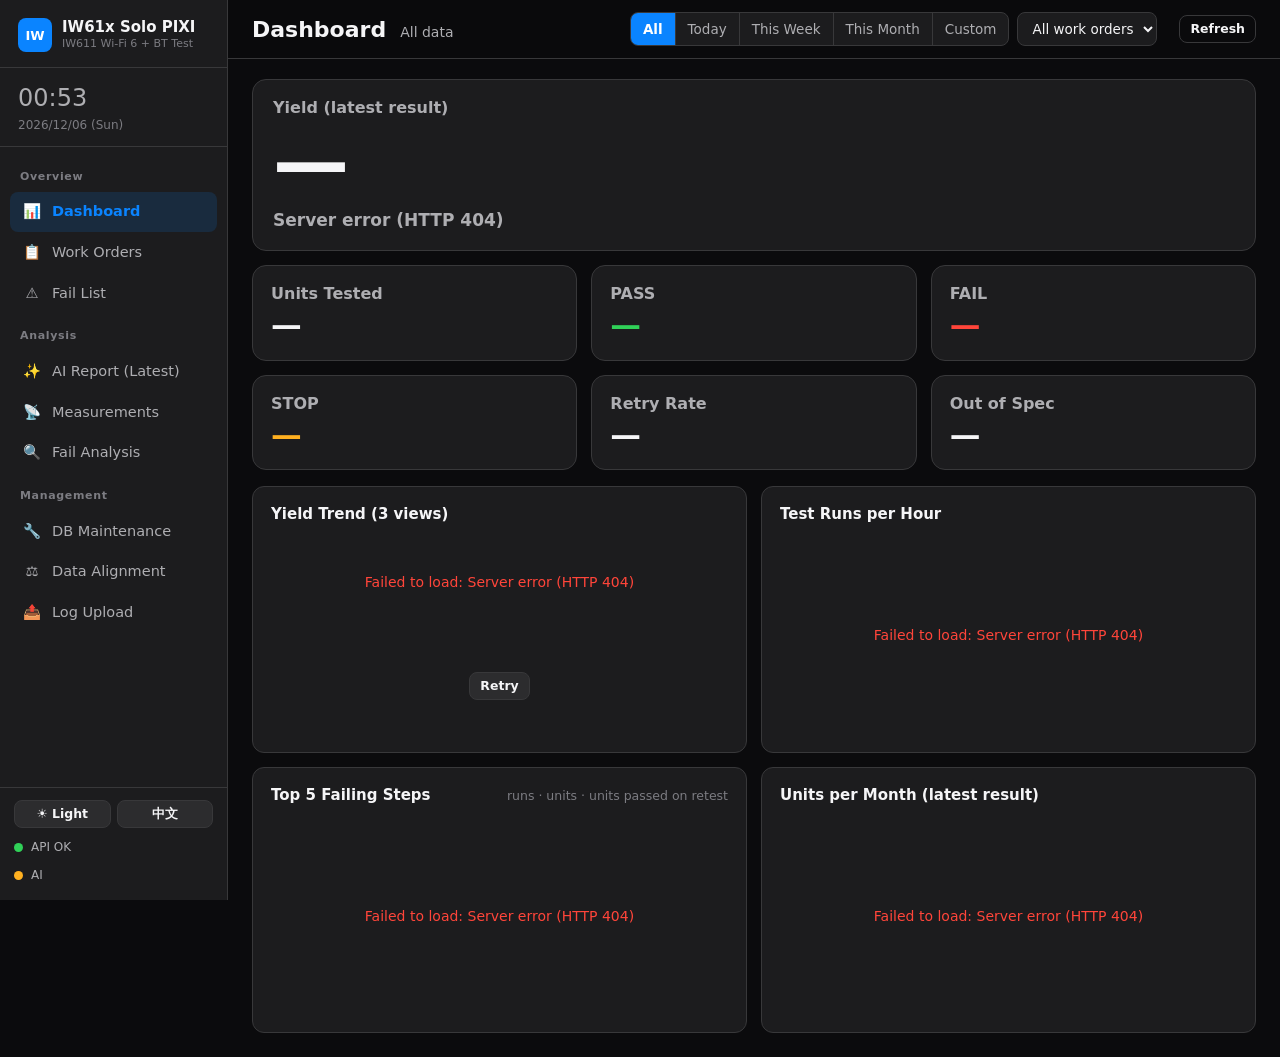
==== commit 24c275ae: "feat(upload): file list with per-file remove and "Remove all"; dropped files add to the list - each " ====
--- a/iw-solo-pixi-essential/web/index.html
+++ b/iw-solo-pixi-essential/web/index.html
@@ -376,9 +376,13 @@
             <div class="card">
                 <div class="card-title mb"><span class="lu-num">1</span><span data-i18n="lu.step1"></span></div>
                 <div class="drop" id="luDrop" tabindex="0" role="button" data-i18n-aria="lu.dropAria">
-                    <input type="file" id="luFile" accept=".zip,.txt,application/zip,text/plain" multiple hidden>
+                    <input type="file" id="luFile" accept=".zip,.txt,.log,application/zip,text/plain" multiple hidden>
                     <div data-i18n="lu.drop"></div>
                     <div class="muted num" id="luFileInfo" data-i18n="lu.noFile"></div>
+                </div>
+                <div class="lu-files" id="luFiles" hidden>
+                    <ul class="lu-file-list" id="luFileList" aria-live="polite"></ul>
+                    <button class="btn small" type="button" id="btnLuClearFiles" data-i18n="lu.removeAll"></button>
                 </div>
                 <div class="status-line" id="luAnalyzeStatus" aria-live="polite"></div>
                 <div id="luFacts" hidden>
--- a/iw-solo-pixi-essential/web/css/pages.css
+++ b/iw-solo-pixi-essential/web/css/pages.css
@@ -70,6 +70,13 @@
 }
 .drop:hover, .drop:focus-visible, .drop.dragover { border-color: var(--accent); background: var(--accent-bg); outline: none; }
 .drop.disabled { pointer-events: none; opacity: .5; }
+.lu-files { display: flex; flex-direction: column; align-items: flex-start; gap: 8px; margin-top: 10px; }
+.lu-file-list { list-style: none; display: grid; gap: 4px; width: 100%; margin: 0; padding: 0; }
+.lu-file-list li { display: flex; align-items: center; gap: 10px; padding: 4px 6px 4px 12px; border-radius: 8px;
+                   background: var(--surface-2); font-size: 13.5px; }
+.lu-file-name { flex: 1; min-width: 0; overflow-wrap: anywhere; }
+.lu-file-size { color: var(--text-2); white-space: nowrap; }
+.lu-file-list .icon-btn:disabled { opacity: .35; cursor: default; background: none; }
 .status-line { font-size: 13.5px; color: var(--text-2); margin-top: 10px; min-height: 20px; }
 .status-line.error { color: var(--bad); } .status-line.ok { color: var(--good); }
 .issues { list-style: none; display: grid; gap: 6px; margin: 10px 0; }
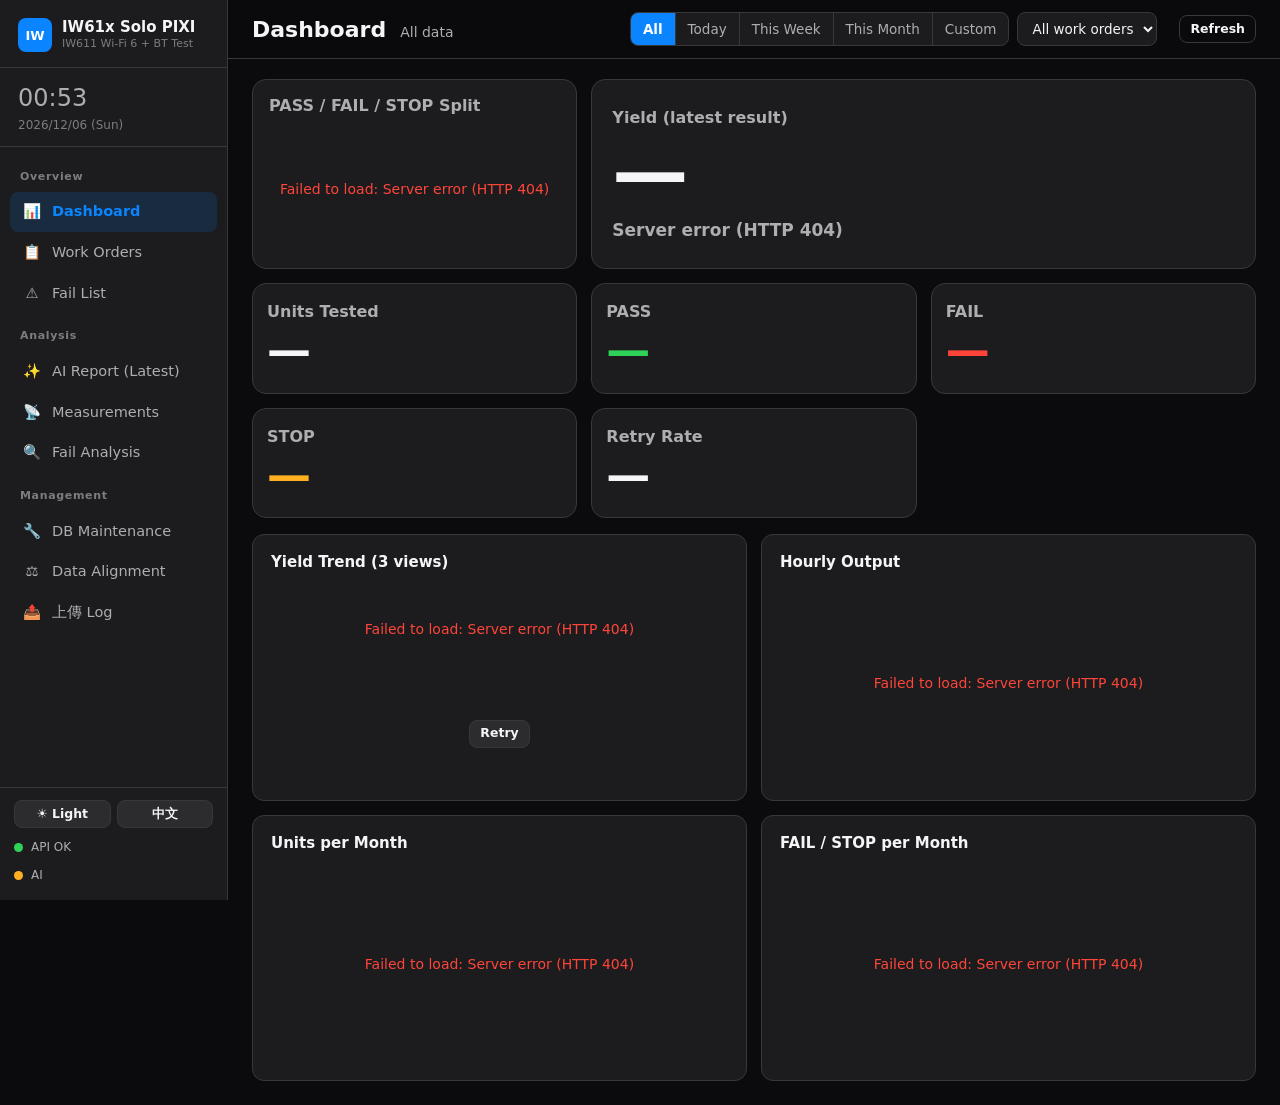
==== commit bfbaeae5: "feat(overview): dashboard laid out as pixi-dashboard 3.2 (v2.1.0) - PASS / FAIL / STOP doughnut move" ====
--- a/iw-solo-pixi-essential/web/index.html
+++ b/iw-solo-pixi-essential/web/index.html
@@ -98,6 +98,7 @@
     <!-- ─── Dashboard (Q1–Q3) ─── -->
     <section class="page" id="page-overview" hidden>
         <div class="ov-numbers">
+            <div class="ov-split"><div class="label" data-i18n="ov.split"></div><div class="chart-box"><canvas id="chOvSplit"></canvas></div></div>
             <div class="ov-hero">
                 <div class="label" data-i18n="ov.yield"></div>
                 <div class="value" id="ovYield">—</div>
@@ -109,13 +110,12 @@
             <div class="ov-num"><div class="label" data-i18n="ov.fail"></div><div class="value v-fail" id="ovFail">—</div><div class="sub" id="ovFailSub"></div></div>
             <div class="ov-num"><div class="label" data-i18n="ov.stop"></div><div class="value v-stop" id="ovStop">—</div><div class="sub" id="ovStopSub"></div></div>
             <div class="ov-num"><div class="label" data-i18n="ov.retry"></div><div class="value" id="ovRetry">—</div><div class="sub" id="ovRetrySub"></div></div>
-            <div class="ov-num"><div class="label" data-i18n="ov.spec"></div><div class="value" id="ovSpec">—</div><div class="sub" id="ovSpecSub"></div></div>
         </div>
         <div class="ov-charts">
             <div class="card"><div class="card-head"><div class="card-title" data-i18n="ov.trend"></div><div class="card-note" id="ovTrendNote"></div></div><div class="chart-box"><canvas id="chOvTrend"></canvas></div></div>
             <div class="card"><div class="card-head"><div class="card-title" data-i18n="ov.hourly"></div><div class="card-note" id="ovHourlyNote"></div></div><div class="chart-box"><canvas id="chOvHourly"></canvas></div></div>
-            <div class="card"><div class="card-head"><div class="card-title" data-i18n="ov.topSteps"></div><div class="card-note" data-i18n="ov.topStepsNote"></div></div><div class="chart-box"><canvas id="chOvSteps"></canvas></div></div>
             <div class="card"><div class="card-head"><div class="card-title" data-i18n="ov.monthly"></div><div class="card-note" id="ovMonthlyNote"></div></div><div class="chart-box"><canvas id="chOvMonthly"></canvas></div></div>
+            <div class="card"><div class="card-head"><div class="card-title" data-i18n="ov.monthlyFail"></div><div class="card-note" id="ovMonthlyFailNote"></div></div><div class="chart-box"><canvas id="chOvMonthlyFail"></canvas></div></div>
         </div>
     </section>
 
--- a/iw-solo-pixi-essential/web/css/pages.css
+++ b/iw-solo-pixi-essential/web/css/pages.css
@@ -1,5 +1,9 @@
-/* ─── Dashboard (overview): one row of big numbers, then four charts ─────── */
-.ov-numbers { display: grid; grid-template-columns: minmax(300px, 1.35fr) repeat(6, minmax(0, 1fr)); gap: 14px; }
+/* ─── Dashboard (overview): the PASS/FAIL/STOP doughnut and big numbers, then four charts ─ */
+.ov-numbers { display: grid; grid-template-columns: minmax(270px, 1.3fr) minmax(350px, 1.6fr) repeat(5, minmax(0, 1fr)); gap: 14px; }
+.ov-split { background: var(--surface); border: 1px solid var(--border); border-radius: 14px; padding: 14px 16px; display: grid; grid-template-rows: auto minmax(0, 1fr); gap: 6px; min-width: 0; }
+.ov-split .label { font-size: 16px; font-weight: 700; color: var(--text-2); }
+.ov-split .chart-box { height: auto; min-height: 130px; }
+.ov-split .chart-box > canvas { position: absolute; left: 0; top: 0; }
 .ov-hero { background: var(--surface); border: 1px solid var(--border); border-radius: 14px; padding: 16px 20px; display: grid; gap: 4px; align-content: center; }
 .ov-hero .label { font-size: 16px; font-weight: 700; color: var(--text-2); }
 .ov-hero .value { font-size: 76px; font-weight: 800; line-height: 1; font-variant-numeric: tabular-nums; letter-spacing: -1px; }
@@ -9,10 +13,12 @@
 .ov-hero .aligned .gap { display: block; font-size: 14px; color: var(--text-3); white-space: nowrap; }
 .ov-views { display: flex; flex-wrap: wrap; gap: 4px 16px; font-size: 15px; color: var(--text-2); font-weight: 600; }
 .ov-views b { font-size: 20px; }
-.ov-num { background: var(--surface); border: 1px solid var(--border); border-radius: 14px; padding: 16px 18px; display: grid; align-content: center; gap: 2px; min-width: 0; }
+.ov-num { background: var(--surface); border: 1px solid var(--border); border-radius: 14px; padding: 16px 14px; display: grid; align-content: center; gap: 2px; min-width: 0; }
 .ov-num .label { font-size: 16px; font-weight: 700; color: var(--text-2); }
-.ov-num .value { font-size: clamp(30px, 2.4vw, 44px); font-weight: 800; line-height: 1.1; font-variant-numeric: tabular-nums; white-space: nowrap; }
+.ov-num .value { font-size: 40px; font-weight: 800; line-height: 1.1; font-variant-numeric: tabular-nums; white-space: nowrap; }
 .ov-num .sub { font-size: 13px; color: var(--text-3); }
+/* 6+ characters (e.g. 12,345 or 12.34 %) would not fit the narrow one-row boxes. */
+.ov-num .value.long { font-size: 32px; }
 /* The overview fills the screen: numbers on top, the four charts share the remaining height. */
 #page-overview { grid-template-rows: auto minmax(0, 1fr); }
 .ov-charts { display: grid; grid-template-columns: repeat(2, minmax(0, 1fr)); grid-template-rows: repeat(2, minmax(0, 1fr)); gap: 14px; }
@@ -21,16 +27,21 @@
 .v-good { color: var(--good); } .v-warn { color: var(--warn); } .v-bad { color: var(--bad); }
 .v-pass { color: var(--c-pass); } .v-fail { color: var(--c-fail); } .v-stop { color: var(--c-stop); }
 
-@media (max-width: 1700px) {
+/* Seven boxes in one row need a full-HD width; below that the doughnut + yield take the first row. */
+@media (max-width: 1850px) {
     .ov-numbers { grid-template-columns: repeat(3, minmax(0, 1fr)); }
-    .ov-hero { grid-column: 1 / -1; }
+    .ov-hero { grid-column: span 2; }
+    .ov-num .value { font-size: 44px; }
 }
 @media (max-width: 900px) {
     .ov-numbers { grid-template-columns: repeat(2, minmax(0, 1fr)); }
+    .ov-hero, .ov-split { grid-column: 1 / -1; }
+    .ov-split .chart-box { min-height: 180px; }
     .ov-charts { grid-template-columns: minmax(0, 1fr); grid-template-rows: none; }
     .ov-charts .chart-box { flex: none; height: 260px; }
     .ov-hero .value { font-size: 56px; }
     .ov-num .value { font-size: 32px; }
+    .ov-num .value.long { font-size: 26px; }
 }
 
 /* ─── AI report modal ───────────────────────────────────────────────────── */
